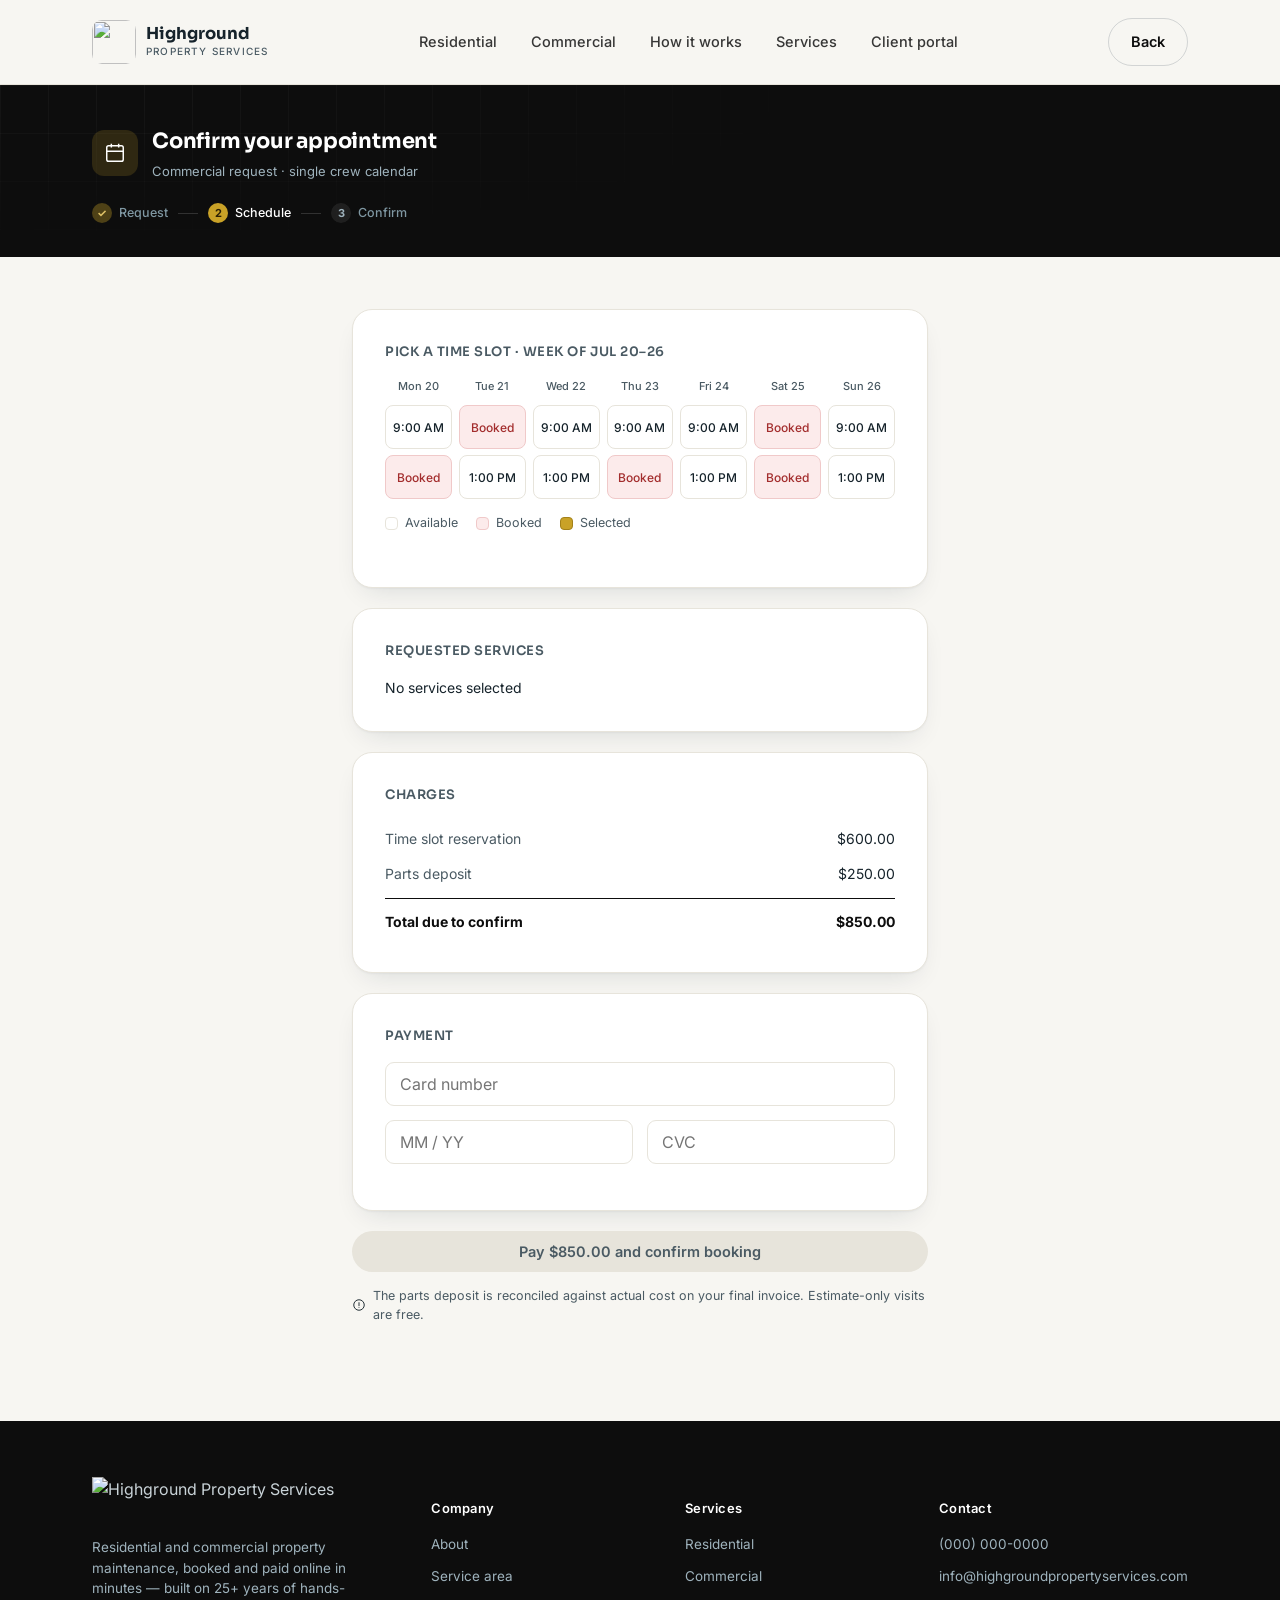
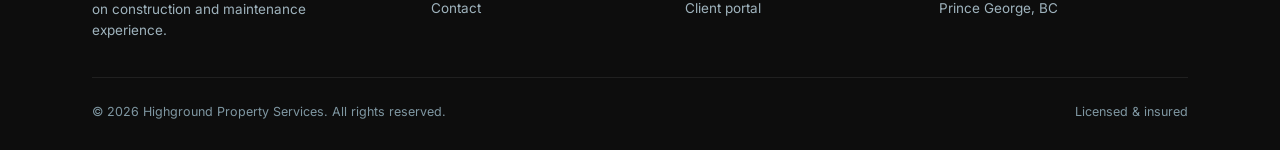
==== booking-commercial.html @ 144775db "Add booking-commercial.html" ====
<!DOCTYPE html>
<html lang="en">
<head>
<meta charset="UTF-8">
<meta name="viewport" content="width=device-width, initial-scale=1.0">
<title>Confirm your appointment | Highground Property Services</title>
<link rel="preconnect" href="https://fonts.googleapis.com">
<link rel="preconnect" href="https://fonts.gstatic.com" crossorigin>
<link href="https://fonts.googleapis.com/css2?family=Sora:wght@400;500;600;700;800&family=Inter:wght@400;500;600&display=swap" rel="stylesheet">
<link rel="icon" href="logo-assets/HGPS_icon_transparent.png">
<link rel="stylesheet" href="styles.css">
</head>
<body>

<header>
  <nav>
    <a href="index.html" class="logo">
      <img src="logo-assets/HGPS_brand_mark_ongold.png" alt="" class="logo-mark">
      <div class="logo-text">
        <div class="logo-title">Highground</div>
        <div class="logo-subtitle">Property Services</div>
      </div>
    </a>
    <div class="nav-links">      <a href="index.html#fork">Residential</a>      <a href="index.html#fork">Commercial</a>      <a href="index.html#how-it-works">How it works</a>      <a href="index.html#services">Services</a>      <a href="client-portal.html">Client portal</a>    </div>
    <a href="commercial-request.html" class="btn btn-ghost">Back</a>
  </nav>
</header>
<div class="page-band">
  <div class="wrap page-band-inner">
    <div class="page-band-icon">
      <svg viewBox="0 0 24 24" fill="none"><rect x="3" y="4" width="18" height="17" rx="2" stroke="currentColor" stroke-width="1.6"/><path d="M8 2v4M16 2v4M3 10h18" stroke="currentColor" stroke-width="1.6"/></svg>
    </div>
    <div>
      <h1>Confirm your appointment</h1>
      <p>Commercial request &middot; single crew calendar</p>
    </div>
  </div>
  <div class="wrap">
    <div class="stepper">
      <div class="step-pill done"><span class="dot">&#10003;</span>Request</div>
      <div class="step-sep"></div>
      <div class="step-pill active"><span class="dot">2</span>Schedule</div>
      <div class="step-sep"></div>
      <div class="step-pill"><span class="dot">3</span>Confirm</div>
    </div>
  </div>
</div>

<div class="page-body">
  <div class="wrap form-shell">

    <div class="panel">
      <h3>Pick a time slot &middot; week of Jul 20&ndash;26</h3>
      <div class="slot-week" id="slotGrid">        <div class="slot-day">
          <div class="slot-day-label">Mon 20</div>          <button type="button" class="slot-btn" data-day="Mon 20" data-time="9:00 AM">9:00 AM</button>          <button type="button" class="slot-btn booked" disabled>Booked</button>        </div>        <div class="slot-day">
          <div class="slot-day-label">Tue 21</div>          <button type="button" class="slot-btn booked" disabled>Booked</button>          <button type="button" class="slot-btn" data-day="Tue 21" data-time="1:00 PM">1:00 PM</button>        </div>        <div class="slot-day">
          <div class="slot-day-label">Wed 22</div>          <button type="button" class="slot-btn" data-day="Wed 22" data-time="9:00 AM">9:00 AM</button>          <button type="button" class="slot-btn" data-day="Wed 22" data-time="1:00 PM">1:00 PM</button>        </div>        <div class="slot-day">
          <div class="slot-day-label">Thu 23</div>          <button type="button" class="slot-btn" data-day="Thu 23" data-time="9:00 AM">9:00 AM</button>          <button type="button" class="slot-btn booked" disabled>Booked</button>        </div>        <div class="slot-day">
          <div class="slot-day-label">Fri 24</div>          <button type="button" class="slot-btn" data-day="Fri 24" data-time="9:00 AM">9:00 AM</button>          <button type="button" class="slot-btn" data-day="Fri 24" data-time="1:00 PM">1:00 PM</button>        </div>        <div class="slot-day">
          <div class="slot-day-label">Sat 25</div>          <button type="button" class="slot-btn booked" disabled>Booked</button>          <button type="button" class="slot-btn booked" disabled>Booked</button>        </div>        <div class="slot-day">
          <div class="slot-day-label">Sun 26</div>          <button type="button" class="slot-btn" data-day="Sun 26" data-time="9:00 AM">9:00 AM</button>          <button type="button" class="slot-btn" data-day="Sun 26" data-time="1:00 PM">1:00 PM</button>        </div>      </div>
      <div class="legend">
        <div class="legend-item"><span class="legend-swatch" style="background:var(--white);"></span>Available</div>
        <div class="legend-item"><span class="legend-swatch" style="background:var(--danger-light);border-color:#f0c9c9;"></span>Booked</div>
        <div class="legend-item"><span class="legend-swatch" style="background:var(--teal);border-color:var(--teal-dark);"></span>Selected</div>
      </div>
    </div>

    <div class="panel">
      <h3>Requested services</h3>
      <p style="font-size:14px;" data-hgps="services">No services selected</p>
    </div>

    <div class="panel">
      <h3>Charges</h3>
      <div class="summary-row"><span class="label">Time slot reservation</span><span>$600.00</span></div>
      <div class="summary-row"><span class="label">Parts deposit</span><span>$250.00</span></div>
      <div class="summary-row total"><span class="label">Total due to confirm</span><span>$850.00</span></div>
    </div>

    <div class="panel">
      <h3>Payment</h3>
      <div class="field-row single">
        <input type="text" placeholder="Card number">
      </div>
      <div class="field-row">
        <input type="text" placeholder="MM / YY">
        <input type="text" placeholder="CVC">
      </div>
    </div>

    <button type="button" id="continueBtn" class="btn btn-primary btn-block" disabled onclick="window.location.href='confirmation-commercial.html'">
      Pay $850.00 and confirm booking
    </button>
    <div class="helper-note">
      <svg viewBox="0 0 24 24" fill="none"><circle cx="12" cy="12" r="9" stroke="currentColor" stroke-width="1.6"/><path d="M12 8v5M12 16h.01" stroke="currentColor" stroke-width="1.6" stroke-linecap="round"/></svg>
      <span>The parts deposit is reconciled against actual cost on your final invoice. Estimate-only visits are free.</span>
    </div>

  </div>
</div>

<footer id="contact">
  <div class="wrap">
    <div class="footer-grid">
      <div class="footer-col">
        <img src="logo-assets/HGPS_white_lockup_transparent.png" alt="Highground Property Services" style="height:44px;width:auto;margin-bottom:16px;">
        <p style="font-size:13.5px;color:#9fb3bd;max-width:260px;">Residential and commercial property maintenance, booked and paid online in minutes &mdash; built on 25+ years of hands-on construction and maintenance experience.</p>
      </div>
      <div class="footer-col">
        <h5>Company</h5>
        <a href="index.html#services">About</a>
        <a href="index.html#services">Service area</a>
        <a href="index.html#contact">Contact</a>
      </div>
      <div class="footer-col">
        <h5>Services</h5>
        <a href="residential-request.html">Residential</a>
        <a href="commercial-request.html">Commercial</a>
        <a href="client-portal.html">Client portal</a>
      </div>
      <div class="footer-col">
        <h5>Contact</h5>
        <a href="tel:+10000000000">(000) 000-0000</a>
        <a href="mailto:info@highgroundpropertyservices.com">info@highgroundpropertyservices.com</a>
        <a href="https://www.google.com/maps/search/?api=1&query=Prince%20George%2C%20BC" target="_blank" rel="noopener">Prince George, BC</a>
      </div>
    </div>
    <div class="footer-bottom">
      <span>&copy; 2026 Highground Property Services. All rights reserved.</span>
      <span>Licensed &amp; insured</span>
    </div>
  </div>
</footer>
<script src="script.js"></script>
<script>
  hgpsInitSlotPicker('#slotGrid', '#continueBtn');
</script>
</body>
</html>
---- styles.css ----
:root{
  --navy:#0d0d0d;
  --navy-2:#1c1c1c;
  --navy-3:#1c1c1c;
  --teal:#c9a227;
  --teal-dark:#a3811a;
  --teal-light:#e0c368;
  --ink-on-accent:#2b2004;
  --ink:#16232b;
  --ink-soft:#4a5a63;
  --cream:#f7f6f2;
  --line:#e7e4db;
  --white:#ffffff;
  --danger:#e24b4a;
  --danger-light:#fcebeb;
  --radius-lg:20px;
  --radius-md:14px;
  --radius-sm:9px;
  --shadow-card:0 1px 2px rgba(13,36,54,0.04), 0 12px 28px -12px rgba(13,36,54,0.14);
  --shadow-hero:0 20px 50px -20px rgba(13,36,54,0.45);
}
*{box-sizing:border-box;}
html{scroll-behavior:smooth;}
body{
  margin:0;
  font-family:'Inter', -apple-system, BlinkMacSystemFont, sans-serif;
  color:var(--ink);
  background:var(--cream);
  line-height:1.55;
}
h1,h2,h3,h4{
  font-family:'Sora', 'Inter', sans-serif;
  margin:0;
  color:var(--navy);
  letter-spacing:-0.01em;
}
p{margin:0;}
a{text-decoration:none;color:inherit;}
.wrap{max-width:1160px;margin:0 auto;padding:0 32px;}
img,svg{display:block;}
svg{fill:none;}
.icon{width:22px;height:22px;stroke:currentColor;fill:none;stroke-width:1.8;stroke-linecap:round;stroke-linejoin:round;}
header{
  position:sticky;top:0;z-index:50;
  background:rgba(247,246,242,0.92);
  backdrop-filter:blur(10px);
  border-bottom:1px solid var(--line);
}
nav{
  display:flex;align-items:center;justify-content:space-between;
  padding:18px 32px;max-width:1160px;margin:0 auto;
}
.logo{display:flex;align-items:center;gap:10px;}
.logo-mark{width:44px;height:44px;flex-shrink:0;border-radius:10px;object-fit:contain;}
.logo-title{font-family:'Sora',sans-serif;font-weight:700;font-size:16.5px;line-height:1.15;color:var(--ink);}
.logo-subtitle{font-size:10px;letter-spacing:0.12em;color:var(--ink-soft);text-transform:uppercase;font-weight:500;}
.nav-links{display:flex;align-items:center;gap:34px;}
.nav-links a{font-size:14.5px;font-weight:500;color:var(--navy);opacity:0.82;transition:opacity 0.15s;}
.nav-links a:hover{opacity:1;}
.btn{
  display:inline-flex;align-items:center;justify-content:center;gap:8px;
  font-family:'Inter',sans-serif;font-weight:600;font-size:14.5px;
  padding:12px 22px;border-radius:999px;border:none;cursor:pointer;
  transition:transform 0.15s ease, box-shadow 0.15s ease, background 0.15s ease;
  white-space:nowrap;
}
.btn-primary{background:var(--teal);color:var(--ink-on-accent);}
.btn-primary:hover{background:#d4af3a;transform:translateY(-1px);box-shadow:0 8px 20px -8px rgba(201,162,39,0.55);}
.btn-primary:disabled{background:var(--line);color:var(--ink-soft);cursor:not-allowed;transform:none;box-shadow:none;}
.btn-ghost{background:transparent;color:var(--navy);border:1.5px solid rgba(13,36,54,0.16);}
.btn-ghost:hover{border-color:var(--navy);background:rgba(13,36,54,0.04);}
.btn-white{background:var(--white);color:var(--navy);}
.btn-white:hover{transform:translateY(-1px);box-shadow:0 10px 24px -10px rgba(0,0,0,0.35);}
.btn-block{width:100%;}
.hero{
  position:relative;
  background:radial-gradient(120% 140% at 15% 0%, var(--navy-3) 0%, var(--navy) 48%, #081826 100%);
  overflow:hidden;
  padding:96px 0 0;
}
.hero::before{
  content:"";position:absolute;inset:0;
  background-image:
    linear-gradient(rgba(255,255,255,0.045) 1px, transparent 1px),
    linear-gradient(90deg, rgba(255,255,255,0.045) 1px, transparent 1px);
  background-size:64px 64px;
  mask-image:radial-gradient(70% 70% at 30% 20%, black, transparent);
  pointer-events:none;
}
.hero-inner{position:relative;display:grid;grid-template-columns:1.1fr 0.9fr;gap:56px;align-items:center;}
.hero-watermark{position:absolute;right:-20px;top:-20px;width:340px;height:340px;opacity:0.07;pointer-events:none;z-index:0;}
.hero-watermark img{width:100%;height:100%;object-fit:contain;}
.hero-logo-ghost{
  position:absolute;left:-80px;top:50%;transform:translateY(-50%);
  width:560px;height:560px;object-fit:contain;opacity:0.07;
  pointer-events:none;z-index:0;filter:grayscale(1) brightness(3);
}
@media (max-width:880px){ .hero-logo-ghost{display:none;} }
.eyebrow{
  display:inline-flex;align-items:center;gap:8px;
  background:rgba(201,162,39,0.16);color:#e0c368;
  font-size:12.5px;font-weight:600;letter-spacing:0.03em;
  padding:7px 14px;border-radius:999px;margin-bottom:22px;
  border:1px solid rgba(224,195,104,0.25);
}
.hero h1{
  font-size:46px;font-weight:700;color:#ffffff;line-height:1.12;
  max-width:560px;margin-bottom:20px;
}
.hero h1 em{color:var(--teal);font-style:normal;}
.hero p.lead{
  font-size:17px;color:#b9c6cd;max-width:460px;margin-bottom:34px;
}
.hero-actions{display:flex;gap:14px;margin-bottom:44px;flex-wrap:wrap;}
.hero-trust{display:flex;gap:26px;flex-wrap:wrap;}
.trust-item{display:flex;align-items:center;gap:9px;color:#c9d3d8;font-size:13.5px;font-weight:500;}
.trust-item svg{width:17px;height:17px;stroke:var(--teal);flex-shrink:0;}
.hero-photo{
  width:100%;height:420px;object-fit:cover;border-radius:var(--radius-lg);
  box-shadow:var(--shadow-hero);display:block;
}
.hero-tel{display:inline-flex;align-items:center;gap:8px;font-weight:500;font-size:13.5px;color:#c9d3d8;margin:-24px 0 44px;}
.hero-tel svg{width:15px;height:15px;stroke:var(--teal);flex-shrink:0;}
.hero-card{
  background:var(--white);
  border-radius:var(--radius-lg);
  padding:28px;
  box-shadow:var(--shadow-hero);
  position:relative;
  transform:translateY(8px);
}
.hero-card-head{display:flex;justify-content:space-between;align-items:flex-start;margin-bottom:18px;}
.hero-card-head .badge{
  background:var(--teal-light);color:var(--teal-dark);font-size:11.5px;font-weight:600;
  padding:5px 11px;border-radius:999px;
}
.hero-card-title{font-size:15.5px;font-weight:600;color:var(--navy);margin-top:14px;}
.hero-card-sub{font-size:13px;color:var(--ink-soft);margin-top:4px;}
.hero-card-row{
  display:flex;justify-content:space-between;align-items:center;
  padding:13px 0;border-top:1px solid var(--line);font-size:13.5px;
}
.hero-card-row:first-of-type{border-top:none;margin-top:18px;padding-top:0;}
.hero-card-row .label{color:var(--ink-soft);}
.hero-card-row .val{font-weight:600;color:var(--navy);}
.hero-card-total{
  display:flex;justify-content:space-between;align-items:center;
  padding-top:14px;margin-top:6px;border-top:1.5px solid var(--navy);
  font-size:14.5px;font-weight:700;color:var(--navy);
}
.float-chip{
  position:absolute;background:var(--navy);color:#fff;
  border-radius:12px;padding:10px 14px;font-size:12.5px;font-weight:600;
  box-shadow:0 14px 30px -10px rgba(13,36,54,0.5);
  display:flex;align-items:center;gap:8px;
}
.float-chip svg{width:15px;height:15px;stroke:var(--teal);}
.chip-1{top:-18px;left:-22px;}
.chip-2{bottom:-16px;right:-16px;background:var(--teal);color:var(--ink-on-accent);}
.chip-2 svg{stroke:var(--ink-on-accent);}
.stats-bar{background:var(--navy-2);border-top:1px solid rgba(255,255,255,0.06);margin-top:70px;}
.stats-grid{display:grid;grid-template-columns:repeat(3,1fr);padding:30px 0;}
.stat{text-align:center;padding:0 20px;border-right:1px solid rgba(255,255,255,0.08);}
.stat:last-child{border-right:none;}
.stat .num{font-family:'Sora',sans-serif;font-size:26px;font-weight:700;color:#fff;}
.stat .cap{font-size:12.5px;color:#9fb3bd;margin-top:4px;}
section{padding:88px 0;}
.section-head{max-width:560px;margin:0 auto 48px;text-align:center;}
.kicker{
  font-size:12.5px;font-weight:700;letter-spacing:0.12em;text-transform:uppercase;
  color:var(--teal-dark);margin-bottom:12px;display:block;
}
.section-head h2{font-size:32px;font-weight:700;margin-bottom:14px;}
.section-head p{font-size:15.5px;color:var(--ink-soft);}
.fork-grid{display:grid;grid-template-columns:1fr 1fr;gap:24px;}
.fork-card{
  background:var(--white);border-radius:var(--radius-lg);
  padding:36px;box-shadow:var(--shadow-card);
  border:1px solid var(--line);
  transition:transform 0.2s ease, box-shadow 0.2s ease;
}
.fork-card{padding:0;overflow:hidden;}
.fork-card:hover{transform:translateY(-4px);box-shadow:0 24px 48px -20px rgba(13,36,54,0.22);}
.fork-photo{width:100%;height:180px;object-fit:cover;display:block;}
.fork-card-body{padding:32px 36px 36px;}
.fork-icon{
  width:52px;height:52px;border-radius:14px;background:var(--teal-light);
  display:flex;align-items:center;justify-content:center;margin-bottom:22px;
}
.fork-icon svg{width:26px;height:26px;stroke:var(--teal-dark);}
.fork-card h3{font-size:21px;font-weight:700;margin-bottom:10px;}
.fork-card p.desc{color:var(--ink-soft);font-size:14.5px;margin-bottom:20px;}
.tag-list{display:flex;flex-wrap:wrap;gap:8px;margin-bottom:26px;}
.tag{
  background:var(--cream);border:1px solid var(--line);color:var(--ink-soft);
  font-size:12.5px;font-weight:500;padding:6px 12px;border-radius:999px;
}
.fork-cta{display:flex;align-items:center;gap:8px;font-weight:600;font-size:14.5px;color:var(--navy);}
.fork-cta svg{width:16px;height:16px;stroke:var(--teal-dark);transition:transform 0.15s;}
.fork-card:hover .fork-cta svg{transform:translateX(4px);}
.steps{background:var(--white);}
.steps-grid{display:grid;grid-template-columns:repeat(3,1fr);gap:32px;position:relative;}
.step{position:relative;padding-left:0;}
.step-num{
  width:40px;height:40px;border-radius:50%;background:var(--navy);color:#fff;
  display:flex;align-items:center;justify-content:center;font-family:'Sora',sans-serif;
  font-weight:700;font-size:15px;margin-bottom:20px;
}
.step h4{font-size:17px;font-weight:600;margin-bottom:8px;}
.step p{font-size:14px;color:var(--ink-soft);}
.services-grid{display:grid;grid-template-columns:repeat(4,1fr);gap:14px;}
.service-chip{
  background:var(--white);border:1px solid var(--line);border-radius:var(--radius-md);
  padding:20px 16px;display:flex;flex-direction:column;gap:12px;
  transition:border-color 0.15s, transform 0.15s;
}
.service-chip:hover{border-color:var(--teal);transform:translateY(-2px);}
.service-chip svg{width:22px;height:22px;stroke:var(--teal-dark);}
.service-chip span{font-size:13.5px;font-weight:600;color:var(--navy);}
.service-chip small{font-size:11.5px;color:var(--ink-soft);font-weight:500;}
.sub-note{font-size:12.5px;color:var(--ink-soft);margin:-6px 0 14px;}
.service-group{position:relative;cursor:default;}
.service-dropdown{
  position:absolute;top:100%;left:0;right:0;margin-top:10px;
  background:var(--navy);border-radius:var(--radius-md);padding:16px 18px;
  box-shadow:0 20px 40px -12px rgba(13,36,54,0.35);z-index:20;
  opacity:0;pointer-events:none;transform:translateY(-6px);
  transition:opacity 0.15s ease, transform 0.15s ease;
}
.service-group:hover .service-dropdown,
.service-group:focus-within .service-dropdown{
  opacity:1;pointer-events:auto;transform:translateY(0);
}
.dropdown-label{
  font-size:11px;font-weight:700;letter-spacing:0.06em;text-transform:uppercase;
  color:var(--teal);margin-bottom:10px;
}
.dropdown-list{display:flex;flex-direction:column;gap:9px;}
.dropdown-list div{font-size:13px;color:#e9eef0;font-weight:500;}
.trust-section{
  background:var(--navy);border-radius:var(--radius-lg);
  padding:56px;color:#fff;position:relative;overflow:hidden;
}
.trust-section::after{
  content:"";position:absolute;right:-60px;top:-60px;width:220px;height:220px;
  background:radial-gradient(circle, rgba(201,162,39,0.35), transparent 70%);
}
.quote{font-family:'Sora',sans-serif;font-size:22px;font-weight:500;line-height:1.5;max-width:640px;position:relative;}
.quote-attr{margin-top:20px;font-size:13.5px;color:#9fb3bd;position:relative;}
.trust-badges{display:flex;gap:28px;margin-top:36px;flex-wrap:wrap;position:relative;}
.trust-section.with-photo{display:grid;grid-template-columns:1.2fr 1fr;gap:36px;align-items:center;}
.testimonial-attr{display:flex;align-items:center;gap:12px;margin-top:24px;position:relative;}
.testimonial-avatar{width:44px;height:44px;border-radius:50%;object-fit:cover;flex-shrink:0;}
.testimonial-photo{width:100%;height:220px;object-fit:cover;border-radius:16px;position:relative;}
.faq-shell{max-width:800px;margin:0 auto;}
.faq-list{display:flex;flex-direction:column;gap:12px;}
.faq-item{background:var(--cream);border:1px solid var(--line);border-radius:var(--radius-md);padding:18px 22px;}
.faq-item summary{font-family:'Sora',sans-serif;font-weight:600;font-size:15.5px;cursor:pointer;list-style:none;color:var(--navy);}
.faq-item summary::-webkit-details-marker{display:none;}
.faq-item summary::after{content:'+';float:right;color:var(--teal-dark);font-weight:700;}
.faq-item[open] summary::after{content:'\2212';}
.faq-item p{font-size:14px;color:var(--ink-soft);margin-top:12px;}
.mobile-bar{
  display:none;position:fixed;left:0;right:0;bottom:0;z-index:60;
  background:rgba(247,246,242,0.96);backdrop-filter:blur(10px);border-top:1px solid var(--line);
  padding:12px 16px;flex-direction:column;align-items:center;justify-content:center;gap:6px;
}
.mobile-bar-row{display:flex;align-items:center;gap:10px;}
.mobile-bar span.note{font-size:12px;color:var(--ink-soft);font-weight:500;}
@media (max-width:880px){
  .mobile-bar{display:flex;}
  body{padding-bottom:78px;}
}
footer{background:var(--navy);color:#c9d3d8;padding:56px 0 28px;margin-top:0;}
.footer-grid{display:grid;grid-template-columns:1.4fr 1fr 1fr 1fr;gap:40px;padding-bottom:36px;border-bottom:1px solid rgba(255,255,255,0.08);}
.footer-col h5{color:#fff;font-size:13px;font-weight:600;margin-bottom:16px;letter-spacing:0.02em;}
.footer-col a{display:block;font-size:13.5px;color:#9fb3bd;margin-bottom:11px;transition:color 0.15s;}
.footer-col a:hover{color:#fff;}
.footer-bottom{display:flex;justify-content:space-between;align-items:center;padding-top:24px;font-size:12.5px;color:#7f97a2;flex-wrap:wrap;gap:12px;}
.page-band{
  background:var(--navy);color:#fff;padding:40px 0 34px;position:relative;overflow:hidden;
}
.page-band::before{
  content:"";position:absolute;inset:0;
  background-image:
    linear-gradient(rgba(255,255,255,0.04) 1px, transparent 1px),
    linear-gradient(90deg, rgba(255,255,255,0.04) 1px, transparent 1px);
  background-size:48px 48px;
  mask-image:radial-gradient(60% 100% at 10% 0%, black, transparent);
  pointer-events:none;
}
.page-band-inner{position:relative;display:flex;align-items:center;gap:14px;}
.page-band-icon{
  width:46px;height:46px;border-radius:12px;background:rgba(201,162,39,0.18);
  display:flex;align-items:center;justify-content:center;flex-shrink:0;
}
.page-band-icon svg{width:22px;height:22px;stroke:var(--teal);}
.page-band h1{font-size:21px;font-weight:700;color:#fff;margin-bottom:3px;}
.page-band p{font-size:13px;color:#9fb3bd;}
.stepper{display:flex;align-items:center;gap:10px;margin-top:22px;position:relative;flex-wrap:wrap;}
.step-pill{
  display:flex;align-items:center;gap:7px;font-size:12.5px;font-weight:500;color:#7f97a2;
}
.step-pill .dot{width:20px;height:20px;border-radius:50%;background:rgba(255,255,255,0.08);color:#9fb3bd;
  display:flex;align-items:center;justify-content:center;font-size:11px;font-weight:700;}
.step-pill.active{color:#fff;}
.step-pill.active .dot{background:var(--teal);color:var(--ink-on-accent);}
.step-pill.done .dot{background:rgba(201,162,39,0.35);color:#e0c368;}
.step-sep{width:20px;height:1px;background:rgba(255,255,255,0.15);}
.page-body{padding:52px 0 96px;}
.form-shell{max-width:640px;margin:0 auto;}
.panel{
  background:var(--white);border-radius:var(--radius-lg);border:1px solid var(--line);
  padding:32px;box-shadow:var(--shadow-card);margin-bottom:20px;
}
.panel h3{font-size:13px;font-weight:600;color:var(--ink-soft);text-transform:uppercase;letter-spacing:0.04em;margin-bottom:16px;}
.field-row{display:grid;grid-template-columns:1fr 1fr;gap:14px;margin-bottom:14px;}
.field-row.single{grid-template-columns:1fr;}
label.field-label{display:block;font-size:13px;font-weight:500;color:var(--ink);margin-bottom:6px;}
input[type="text"],input[type="tel"],input[type="email"],select,textarea{
  width:100%;font-family:'Inter',sans-serif;font-size:16px;color:var(--ink);
  background:var(--white);border:1px solid var(--line);border-radius:var(--radius-sm);
  padding:11px 14px;outline:none;transition:border-color 0.15s, box-shadow 0.15s;
}
input:focus,select:focus,textarea:focus{border-color:var(--teal);box-shadow:0 0 0 3px rgba(201,162,39,0.14);}
textarea{resize:vertical;min-height:80px;}
.checkbox-grid{display:grid;grid-template-columns:1fr 1fr;gap:10px 18px;margin-bottom:6px;}
.checkbox-item{display:flex;align-items:center;gap:9px;font-size:14px;color:var(--ink);cursor:pointer;}
.checkbox-item input{width:16px;height:16px;accent-color:var(--teal);cursor:pointer;}
.helper-note{display:flex;align-items:center;gap:7px;margin-top:14px;}
.helper-note svg{width:14px;height:14px;stroke:var(--ink-soft);flex-shrink:0;}
.helper-note span{font-size:12.5px;color:var(--ink-soft);}
.slot-week{display:grid;grid-template-columns:repeat(7,1fr);gap:7px;margin-bottom:14px;}
.slot-day-label{font-size:11px;text-align:center;color:var(--ink-soft);font-weight:500;margin-bottom:4px;}
.slot-day{display:flex;flex-direction:column;gap:6px;}
.slot-btn{
  font-family:'Inter',sans-serif;font-size:12px;font-weight:500;
  min-height:44px;display:flex;align-items:center;justify-content:center;
  padding:9px 4px;border-radius:8px;border:1px solid var(--line);background:var(--white);
  color:var(--ink);cursor:pointer;transition:all 0.12s;
}
.slot-btn:hover:not(:disabled){border-color:var(--teal);}
.slot-btn.booked{background:var(--danger-light);border-color:#f0c9c9;color:#a32d2d;cursor:not-allowed;}
.slot-btn.selected{background:var(--teal);border-color:var(--teal-dark);color:var(--ink-on-accent);font-weight:700;}
.legend{display:flex;gap:18px;flex-wrap:wrap;margin-bottom:22px;}
.legend-item{display:flex;align-items:center;gap:7px;font-size:12.5px;color:var(--ink-soft);}
.legend-swatch{width:13px;height:13px;border-radius:4px;border:1px solid var(--line);display:inline-block;}
.summary-row{display:flex;justify-content:space-between;font-size:14px;padding:7px 0;}
.summary-row.total{border-top:1.5px solid var(--navy);margin-top:6px;padding-top:12px;font-weight:700;color:var(--navy);}
.summary-row .label{color:var(--ink-soft);}
.summary-row.total .label{color:var(--navy);}
.success-band{background:var(--navy);color:#fff;text-align:center;padding:56px 0 40px;position:relative;overflow:hidden;}
.success-check{
  width:52px;height:52px;border-radius:50%;background:var(--teal);
  display:flex;align-items:center;justify-content:center;margin:0 auto 16px;
}
.success-check svg{width:26px;height:26px;stroke:var(--ink-on-accent);stroke-width:2.4;}
.success-band h1{font-size:22px;color:#fff;margin-bottom:5px;}
.success-band p{font-size:14px;color:#9fb3bd;}
.detail-row{display:flex;justify-content:space-between;padding:9px 0;font-size:13.5px;border-top:1px solid var(--line);}
.detail-row:first-child{border-top:none;}
.detail-row .label{color:var(--ink-soft);display:flex;align-items:center;gap:7px;}
.detail-row .label svg{width:15px;height:15px;stroke:var(--ink-soft);}
.detail-row .val{font-weight:600;color:var(--navy);text-align:right;}
.next-step{display:flex;align-items:flex-start;gap:10px;margin-bottom:12px;}
.next-step svg{width:17px;height:17px;stroke:var(--teal-dark);flex-shrink:0;margin-top:1px;}
.next-step p{font-size:13.5px;color:var(--ink);}
.portal-card{
  background:var(--white);border-radius:var(--radius-md);border:1px solid var(--line);
  padding:16px 20px;margin-bottom:10px;
}
.portal-card.highlight{border:2px solid var(--teal);}
.portal-row{display:flex;justify-content:space-between;align-items:flex-start;}
.badge-status{
  background:var(--teal-light);color:var(--teal-dark);font-size:11px;font-weight:600;
  padding:4px 10px;border-radius:999px;
}
.avatar-badge{
  width:32px;height:32px;border-radius:50%;background:var(--teal);color:var(--ink-on-accent);
  display:flex;align-items:center;justify-content:center;font-size:12px;font-weight:700;
}
@media (max-width:880px){
  .hero-inner{grid-template-columns:1fr;}
  .hero-card{margin-top:20px;transform:none;}
  .hero h1{font-size:34px;}
  .fork-grid{grid-template-columns:1fr;}
  .steps-grid{grid-template-columns:1fr;}
  .services-grid{grid-template-columns:repeat(2,1fr);}
  .footer-grid{grid-template-columns:1fr 1fr;}
  .stats-grid{grid-template-columns:1fr;}
  .stat{border-right:none;border-bottom:1px solid rgba(255,255,255,0.08);padding-bottom:18px;margin-bottom:4px;}
  .nav-links{display:none;}
  .field-row{grid-template-columns:1fr;}
  .checkbox-grid{grid-template-columns:1fr;}
  .slot-week{grid-template-columns:repeat(4,1fr);}
  .panel{padding:22px;}
}
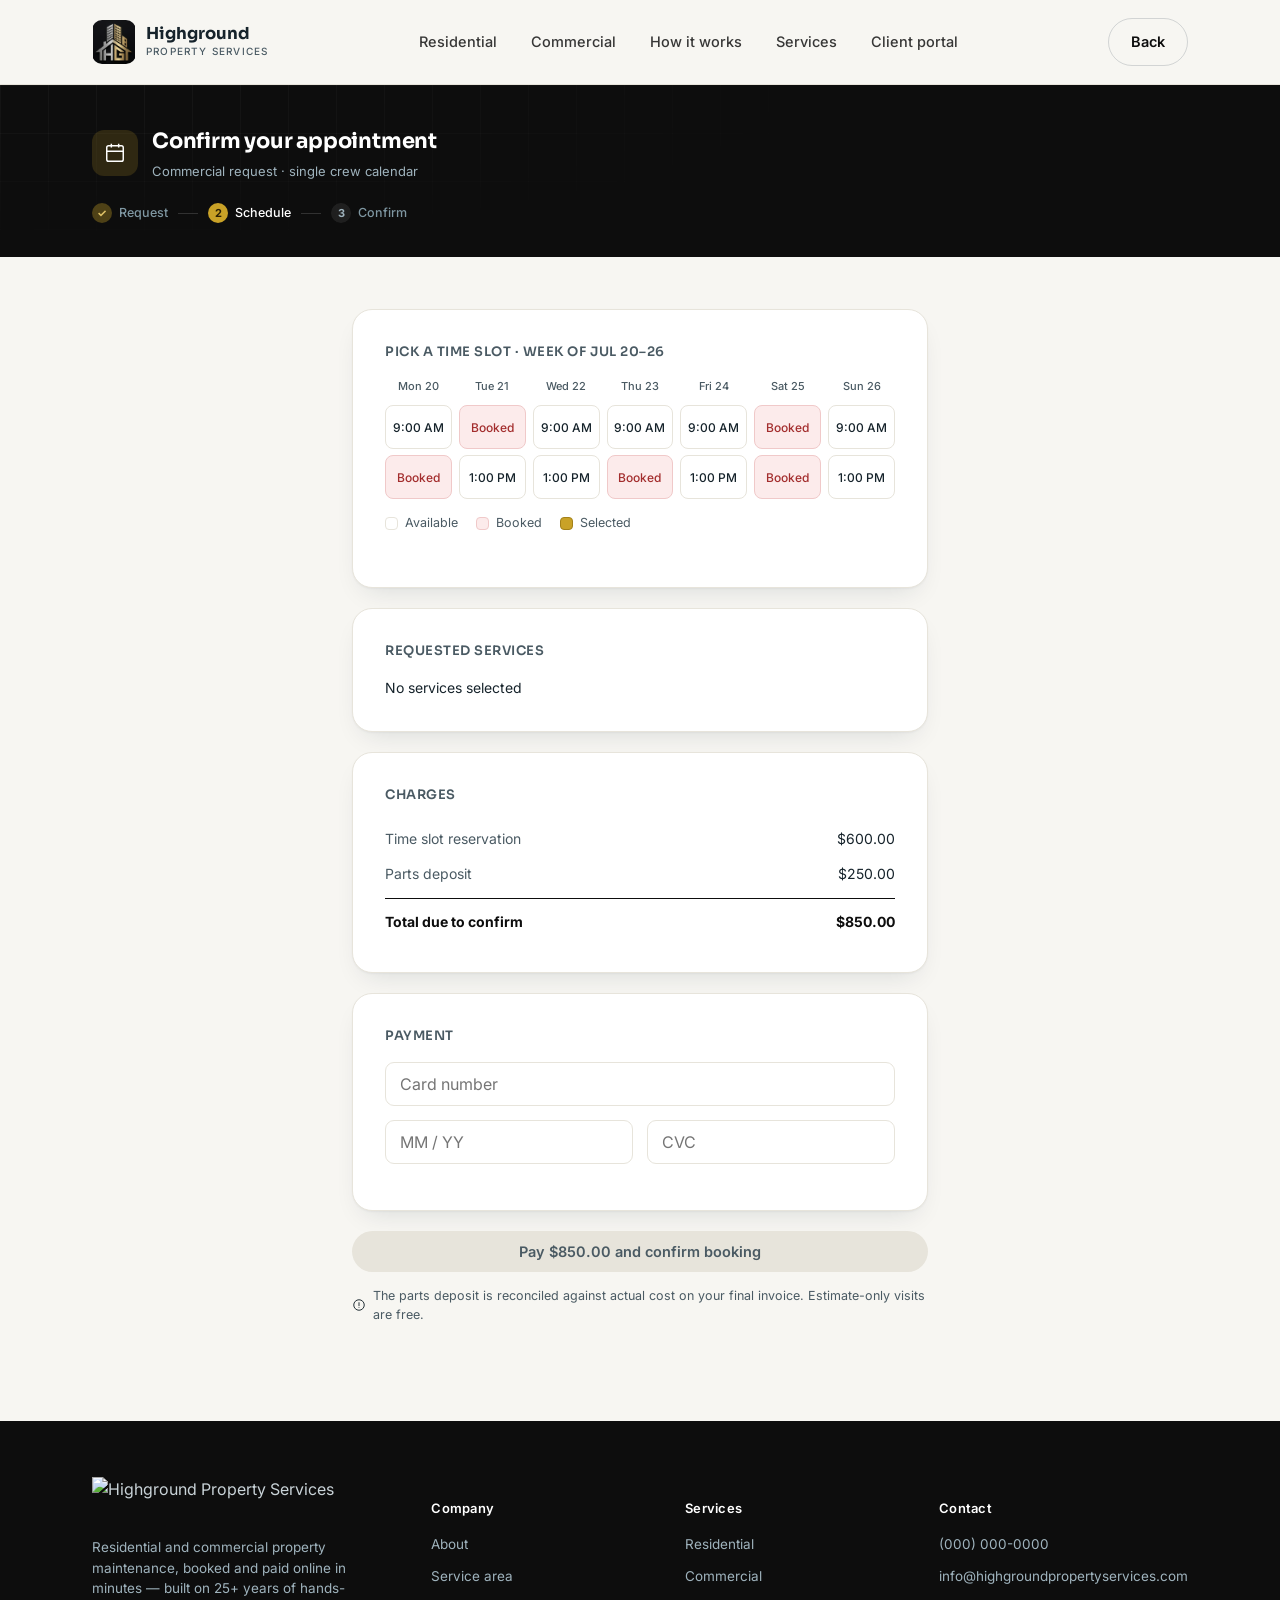
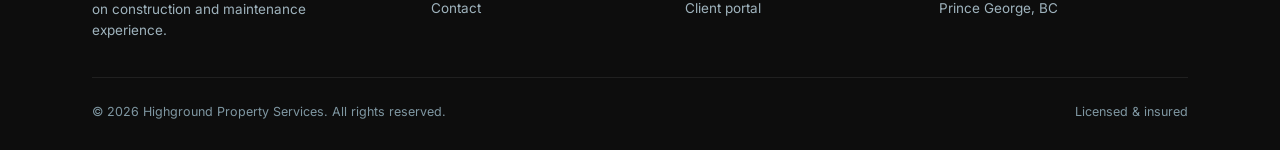
==== commit 1964dbcc: "Point header logo at logo edit zoom.png" ====
--- a/booking-commercial.html
+++ b/booking-commercial.html
@@ -15,7 +15,7 @@
 <header>
   <nav>
     <a href="index.html" class="logo">
-      <img src="logo-assets/HGPS_brand_mark_ongold.png" alt="" class="logo-mark">
+      <img src="logo-assets/logo%20edit%20zoom.png" alt="" class="logo-mark">
       <div class="logo-text">
         <div class="logo-title">Highground</div>
         <div class="logo-subtitle">Property Services</div>
--- a/styles.css
+++ b/styles.css
@@ -383,10 +383,20 @@
   .hero-inner{grid-template-columns:1fr;}
   .hero-card{margin-top:20px;transform:none;}
   .hero h1{font-size:34px;}
-  .fork-grid{grid-template-columns:1fr;}
-  .steps-grid{grid-template-columns:1fr;}
+  .fork-grid{grid-template-columns:1fr 1fr;gap:10px;}
+  .fork-photo{display:none;}
+  .fork-card-body{padding:16px 14px 18px;}
+  .fork-card h3{font-size:15px;margin-bottom:6px;}
+  .fork-card p.desc{font-size:11.5px;margin-bottom:12px;}
+  .tag-list{gap:5px;margin-bottom:14px;}
+  .tag{font-size:10.5px;padding:4px 8px;}
+  .fork-cta{font-size:12px;gap:5px;}
+  .fork-cta svg{width:13px;height:13px;}
+  .steps-grid{grid-template-columns:1fr;gap:20px;}
   .services-grid{grid-template-columns:repeat(2,1fr);}
-  .footer-grid{grid-template-columns:1fr 1fr;}
+  .footer-grid{grid-template-columns:1fr 1fr;gap:28px 20px;}
+  .footer-col:first-child{grid-column:1 / -1;}
+  .footer-col p{max-width:none !important;}
   .stats-grid{grid-template-columns:1fr;}
   .stat{border-right:none;border-bottom:1px solid rgba(255,255,255,0.08);padding-bottom:18px;margin-bottom:4px;}
   .nav-links{display:none;}
@@ -394,4 +404,32 @@
   .checkbox-grid{grid-template-columns:1fr;}
   .slot-week{grid-template-columns:repeat(4,1fr);}
   .panel{padding:22px;}
+
+  /* Kill the large empty gap under the sticky header */
+  .hero{padding:28px 0 0;}
+  .eyebrow{margin-bottom:16px;}
+  .hero-tel{margin:-14px 0 28px;}
+  .hero-actions{margin-bottom:28px;}
+
+  /* Tighter section rhythm so more of each section fits per screen */
+  section{padding:52px 0;}
+  .section-head{margin-bottom:32px;}
+  .section-head h2{font-size:26px;}
+  .step-num{width:32px;height:32px;font-size:13px;margin-bottom:14px;}
+
+  /* Compact service chips — fit far more per screen */
+  .services-grid{gap:8px;}
+  .service-chip{padding:12px 10px;gap:6px;}
+  .service-chip svg{width:16px;height:16px;}
+  .service-chip span{font-size:12px;line-height:1.25;}
+  .service-chip small{font-size:10px;}
+  .service-dropdown{display:none;}
+  .trust-section.with-photo{grid-template-columns:1fr;padding:32px;}
+  .testimonial-photo{height:160px;order:-1;}
+
+  /* Missing/broken images collapse instead of reserving full height */
+  img{background:var(--line);}
+  .hero-photo, .fork-photo, .testimonial-photo{
+    min-height:0;
+  }
 }
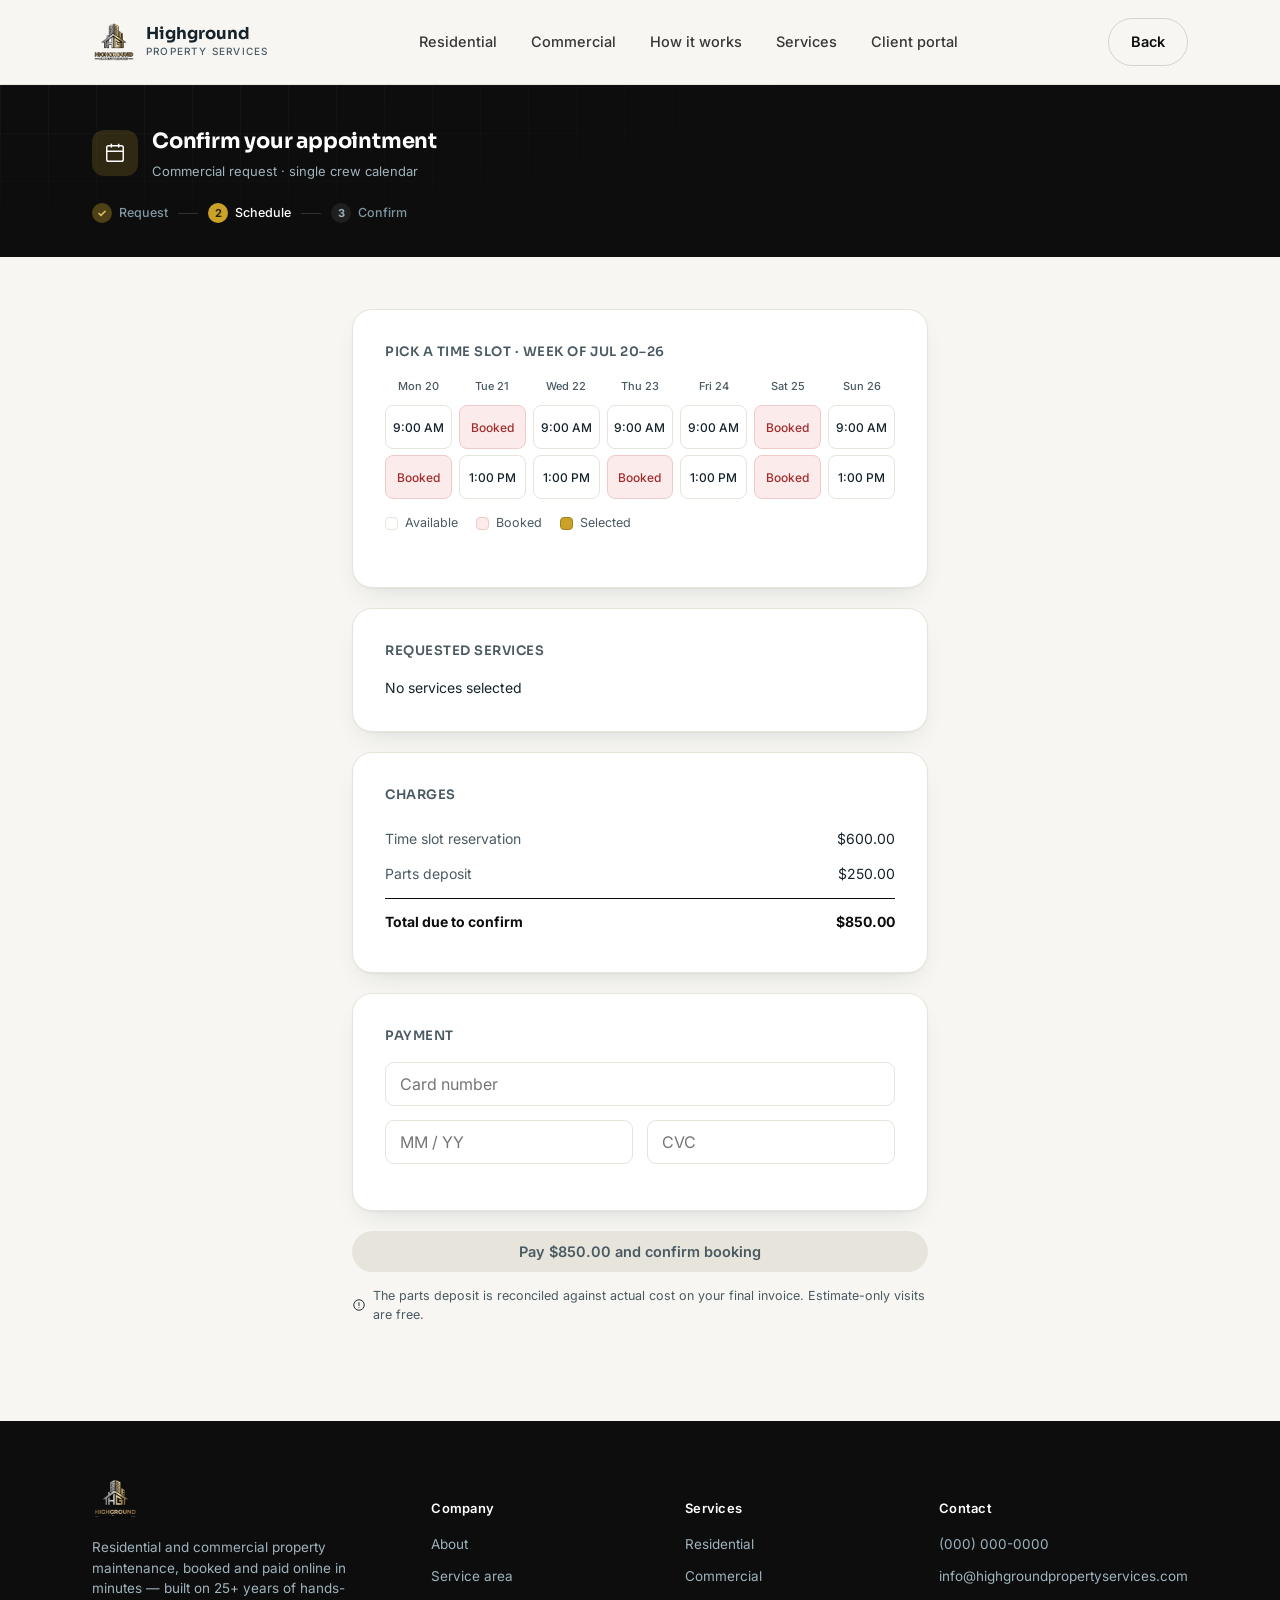
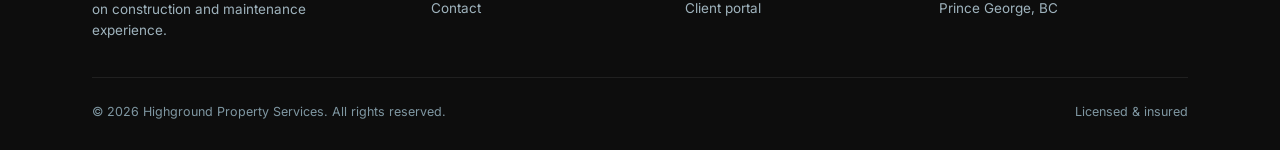
==== commit 337ea6d1: "Point logo references at HGSP_brand_mark_ongold.png" ====
--- a/booking-commercial.html
+++ b/booking-commercial.html
@@ -7,7 +7,7 @@
 <link rel="preconnect" href="https://fonts.googleapis.com">
 <link rel="preconnect" href="https://fonts.gstatic.com" crossorigin>
 <link href="https://fonts.googleapis.com/css2?family=Sora:wght@400;500;600;700;800&family=Inter:wght@400;500;600&display=swap" rel="stylesheet">
-<link rel="icon" href="logo-assets/HGPS_icon_transparent.png">
+<link rel="icon" href="logo-assets/HGSP_brand_mark_ongold.png">
 <link rel="stylesheet" href="styles.css">
 </head>
 <body>
@@ -15,7 +15,7 @@
 <header>
   <nav>
     <a href="index.html" class="logo">
-      <img src="logo-assets/logo%20edit%20zoom.png" alt="" class="logo-mark">
+      <img src="logo-assets/HGSP_brand_mark_ongold.png" alt="" class="logo-mark">
       <div class="logo-text">
         <div class="logo-title">Highground</div>
         <div class="logo-subtitle">Property Services</div>
@@ -104,7 +104,7 @@
   <div class="wrap">
     <div class="footer-grid">
       <div class="footer-col">
-        <img src="logo-assets/HGPS_white_lockup_transparent.png" alt="Highground Property Services" style="height:44px;width:auto;margin-bottom:16px;">
+        <img src="logo-assets/HGSP_brand_mark_ongold.png" alt="Highground Property Services" style="height:44px;width:auto;margin-bottom:16px;">
         <p style="font-size:13.5px;color:#9fb3bd;max-width:260px;">Residential and commercial property maintenance, booked and paid online in minutes &mdash; built on 25+ years of hands-on construction and maintenance experience.</p>
       </div>
       <div class="footer-col">
